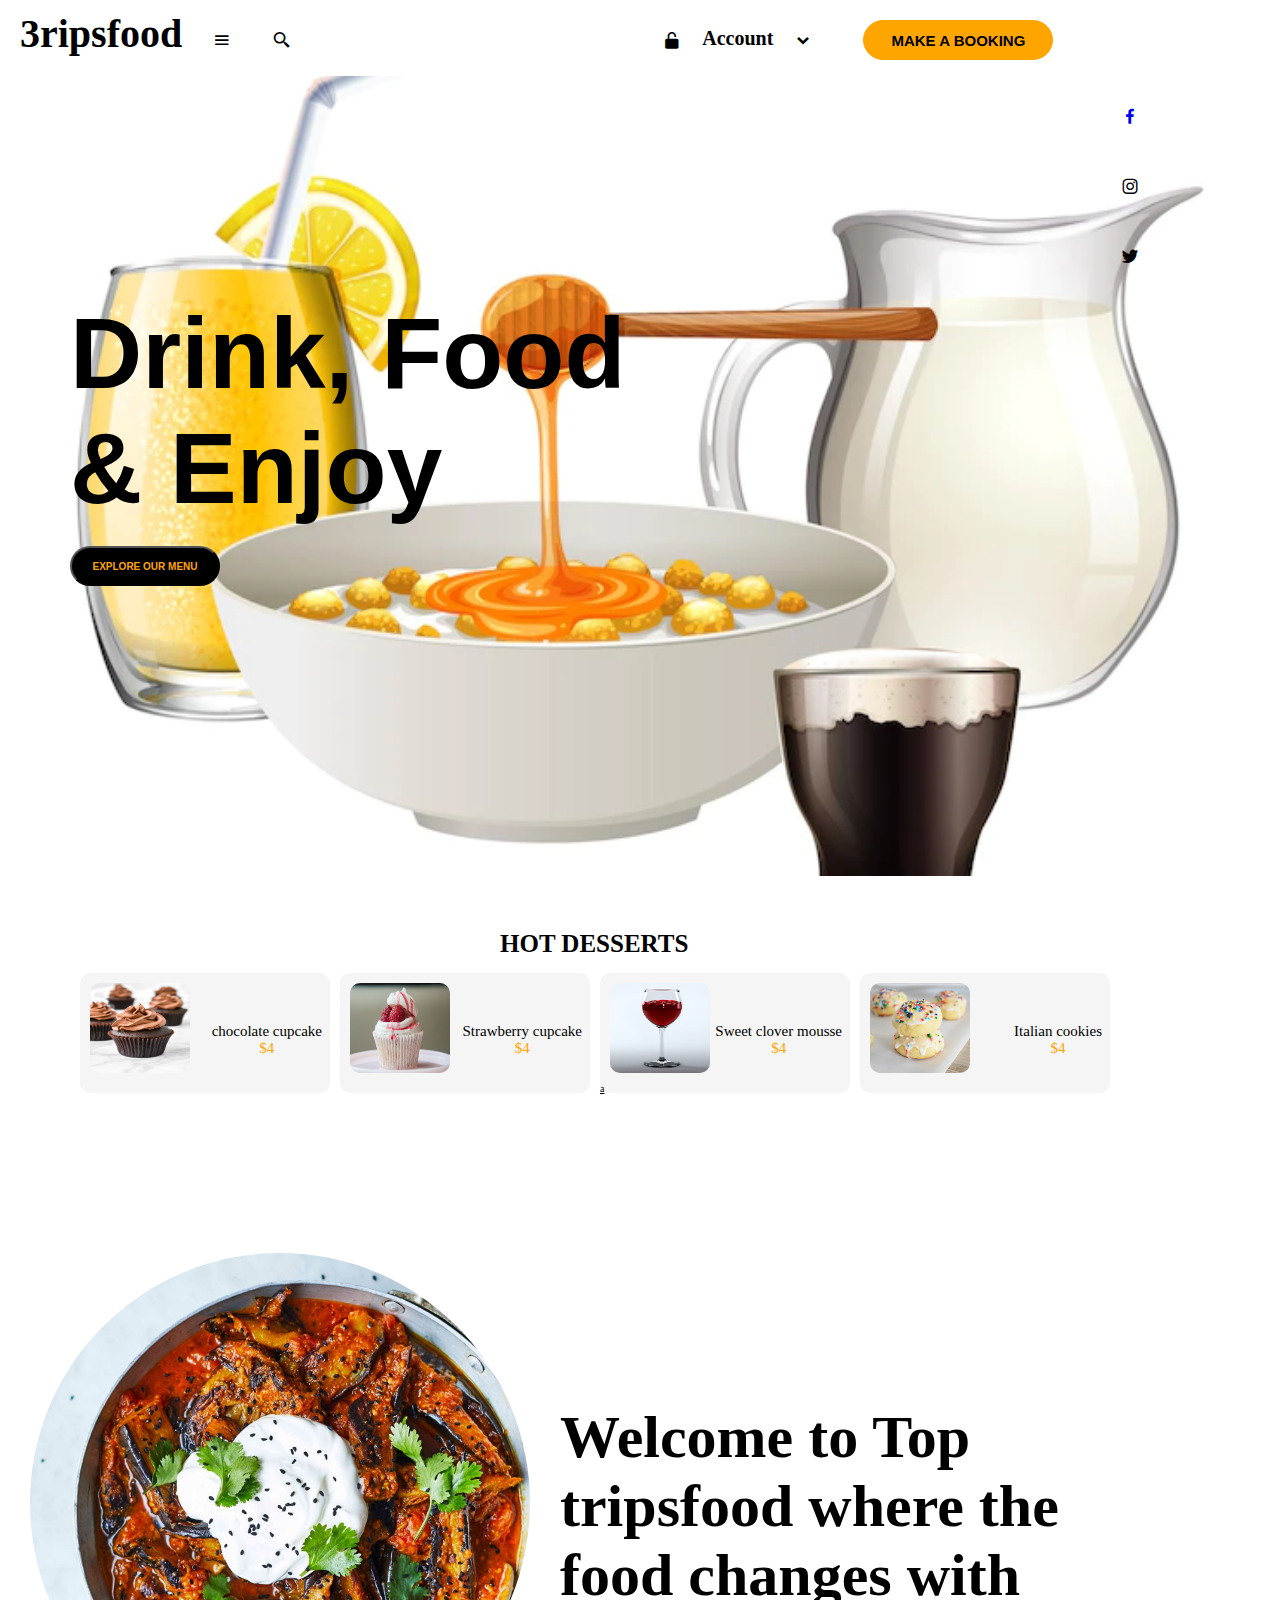
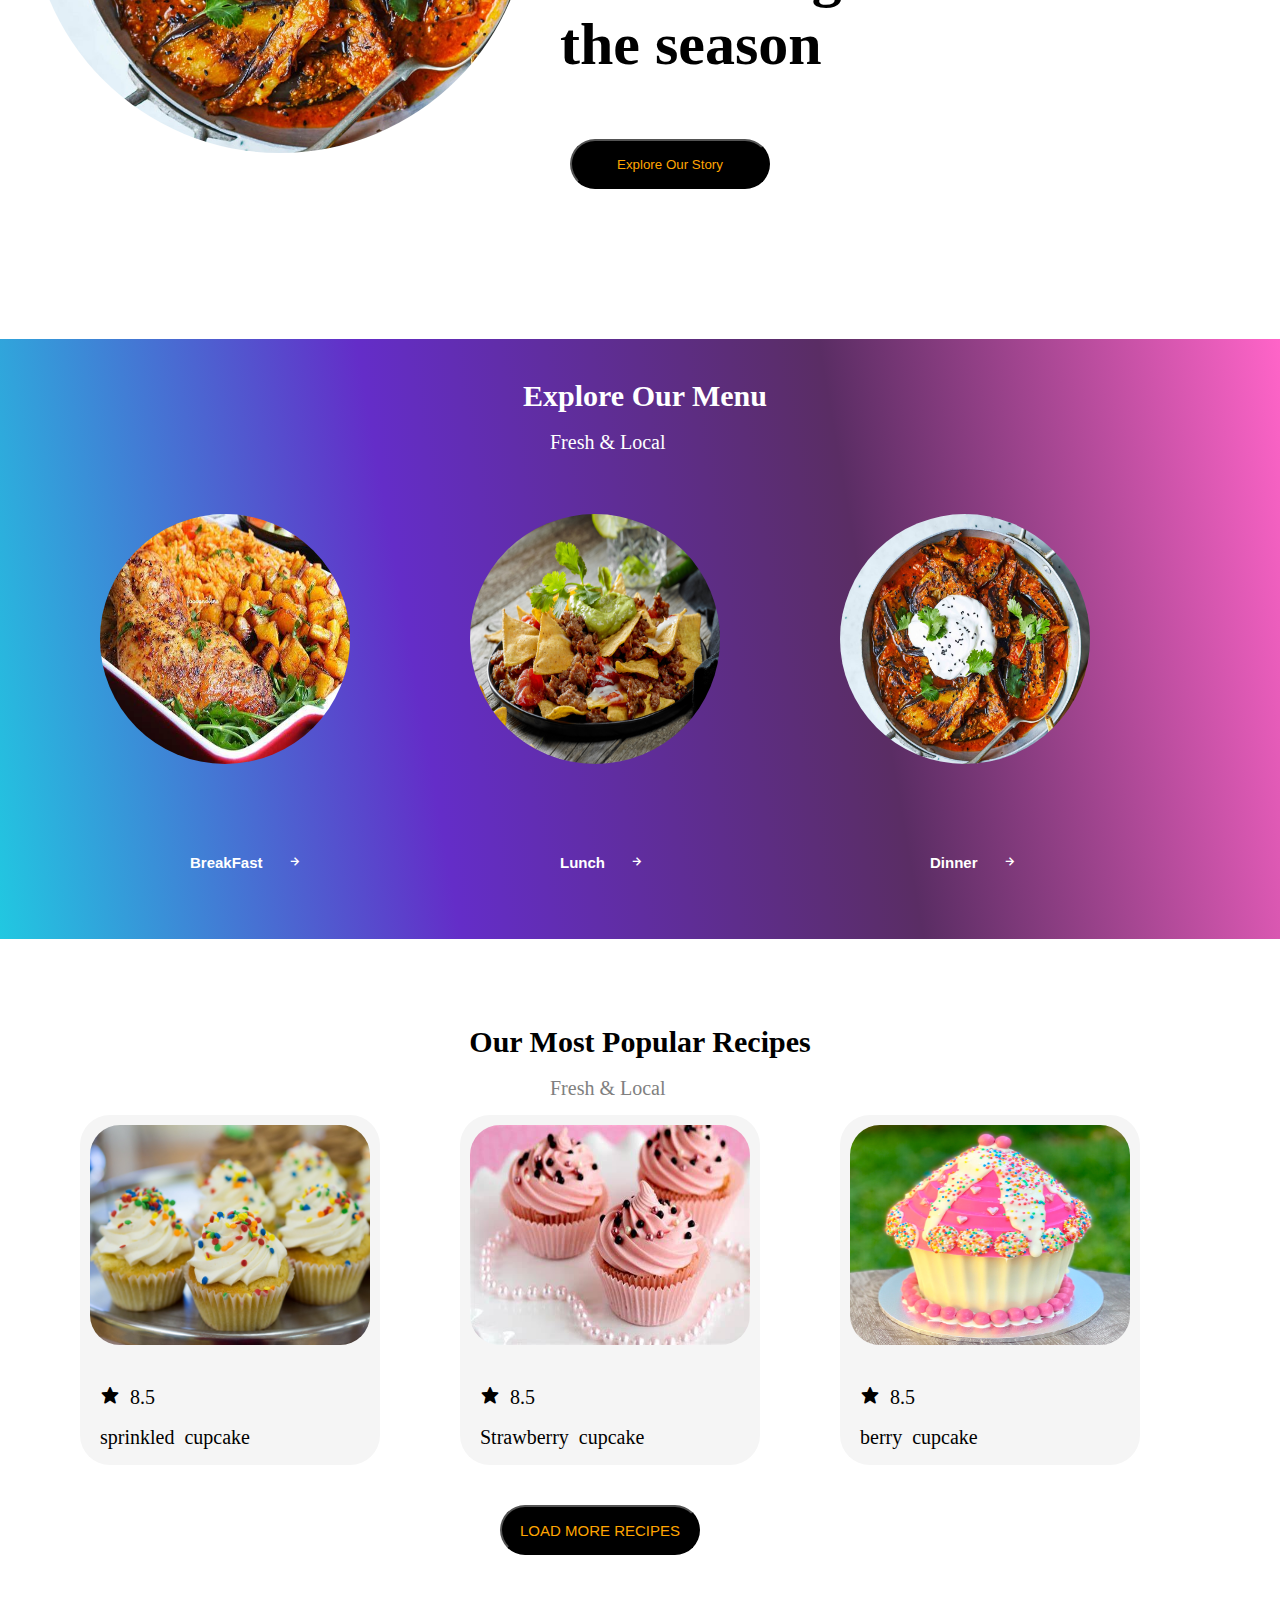
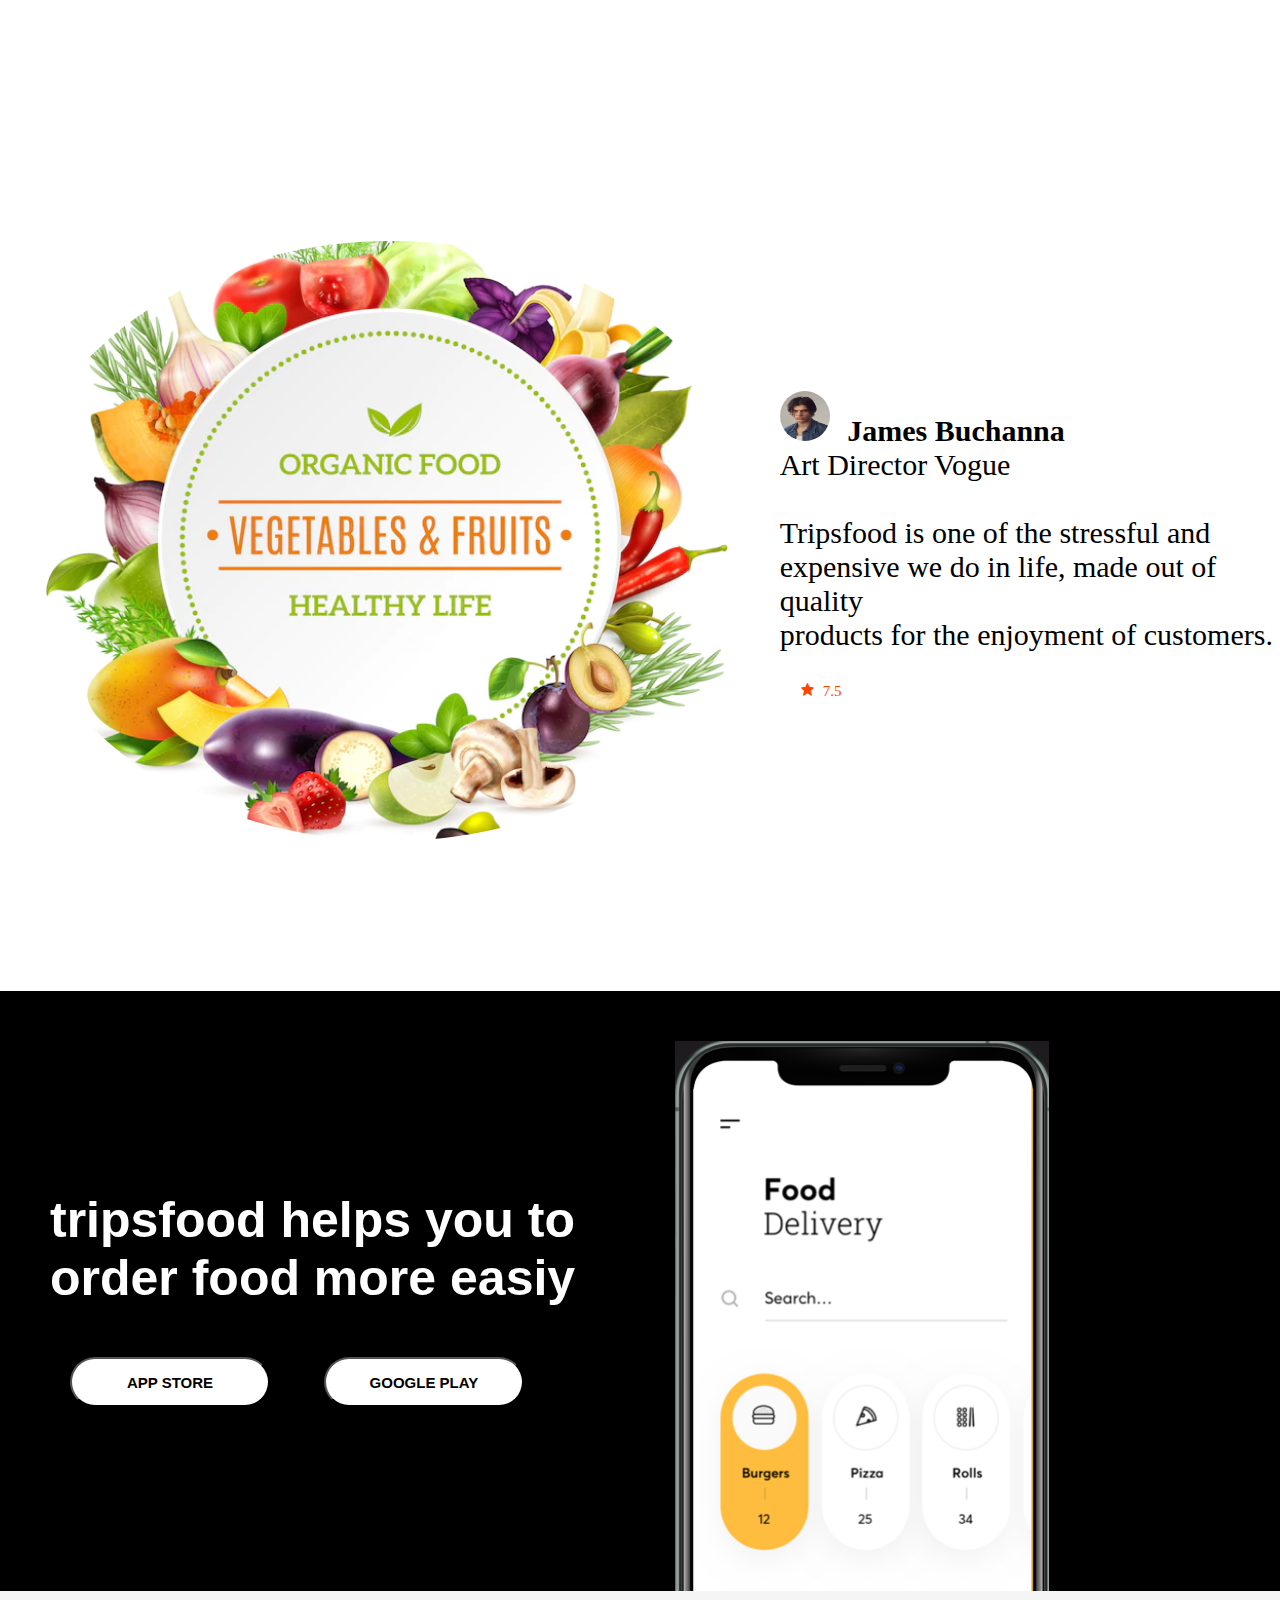
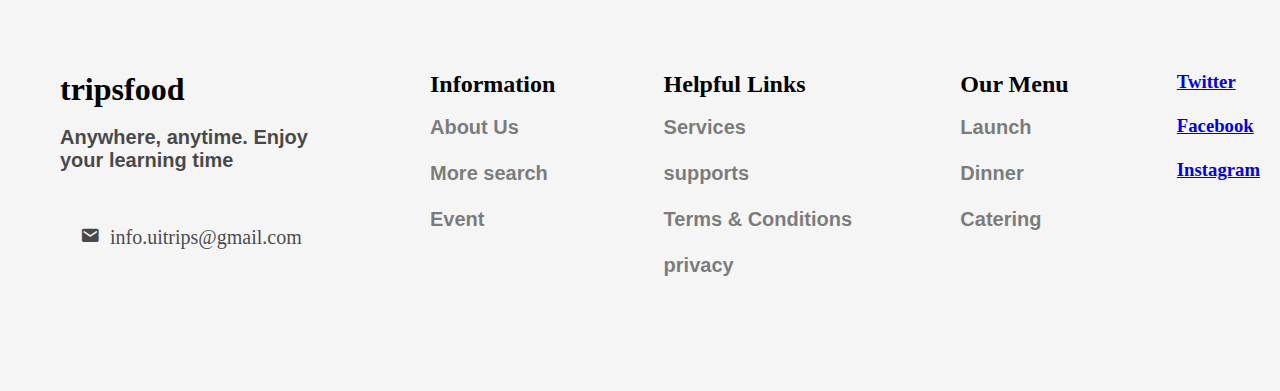
==== index.html @ 832f3cf6 "first commit" ====
<html lang="en">
<head>
    <meta charset="UTF-8">
    <meta http-equiv="X-UA-Compatible" content="IE=edge">
    <meta name="viewport" content="width=device-width, initial-scale=1.0">
    <link rel="stylesheet" href="styles.css">
    <link href='https://unpkg.com/boxicons@2.1.2/css/boxicons.min.css' rel='stylesheet'>
    <title>food</title>
</head>
<body>
    <nav class="navbar">
        <div class="container">
            <ul class="navul">
                <span class="navspan">3ripsfood</span>
               <a class="first2icon" href="registration form.html"> <i class='bx bx-menu'></i></a>
               <a class="first2icon" href="registration form.html"><i class='bx bx-search-alt-2' ></i></a> 
                <div class="lockicon">
                   <a href="registration form.html"><i class='bx bxs-lock-open-alt' ></i></a> 
                </div>
                <span class="navspan2">Account</span>
                <div class="arrowicon">
                  <a href="registration form.html"><i class='bx bxs-chevron-down' ></i></a>  
                </div>
               <a href="registration form.html"><button class="navbutton">MAKE A BOOKING </button> </a> 
            </ul>
        </div>
    </nav>
    <section class="firstsec">
        <div class="logo">
           <a href="registration form.html"><i class='bx bxl-facebook'></i></a> 
        </div>
        <div class="logo">
            <i class='bx bxl-instagram' ></i>
        </div>
        <div class="logo">
            <i class='bx bxl-twitter'></i>
        </div>
        <h1 class="firsth1">Drink, Food
            <br>
            & Enjoy
        </h1>
      <a href="registration form.html"><button class="firstsecbutton">EXPLORE OUR MENU</button></a>  
      
    </section>
    <section class="secondsec">
        <br>
        <br>
        <br>
        <span class="desserts">HOT DESSERTS</span>
        <br>
        <section class="boxes">
            <div class="container">
              <a class="hotdessertsbox" href="registration form.html">
                <div class="box">
                    <img src="dessert1.jpg" alt="chocolate ganache">
                    <p>chocolate cupcake
                        <br>
                        <span>$4</span>
                    </p>
                   
                </div>
              </a>  
              <a class="hotdessertsbox" href="registration form.html"><div class="box">
                <img src="dessert2.jpg" alt="cupcake">
                <p>Strawberry cupcake
                    <br>
                    <span>$4</span>
                </p>
                
            </div></a>  
              <a class="hotdessertsbox" href="registration form.html">
                <div class="box">
                    <img src="dessert3.jpg" alt="Drink">
                    <p>Sweet clover mousse
                        <br>
                        <span>$4</span>
                    </p>a
                    
                </div>
              </a>  
              <a class="hotdessertsbox" href="registration form.html">
                <div class="box">
                    <img src="dessert4.jpg" alt="cookies">
                    <p>Italian cookies
                        <br>
                        <span>$4</span>
                    </p>
                </div>
              </a>
            </div>
        </section>
    </section>
    
    <section class="thirdsec">
        <div class="boxes3">
            <div class="container">
                <div class="thirdsecimg">
        
                </div>
                <div class="thirdsectext">
                    
                    
                    <p>
                        Welcome to Top  <br>  tripsfood where the <br> food changes with <br> the season
                    </p>
                  <a href="registration form.html"> <button>Explore Our Story</button></a> 
                </div>
            </div>
        </div>
    </section>
    <br>
    <br>
    <section class="fourthsec">
          <h1>Explore Our Menu</h1>
          <br>
          <span>Fresh & Local</span>
          <div class="img">
            <div class="container">
                <div class="fourthsecimg">
                    <img src="breakfast.jpg" alt="">
                   <a href="registration form.html"><figcaption>BreakFast <i class='bx bx-right-arrow-alt'></i></figcaption></a> 
               </div>
               <div class="fourthsecimg">
                 <img src="launch.jpg" alt="">
                <a href="registration form.html"><figcaption>Lunch <i class='bx bx-right-arrow-alt'></i></figcaption></a> 
            </div>
            <div class="fourthsecimg">
             <img src="dinner.jpg" alt="">
            <a href="./registration form.html"><figcaption>Dinner <i class='bx bx-right-arrow-alt'></i></figcaption></a> 
            </div>
            </div>
          </div>
         
    </section>
    <br>
    <br>
    <section class="fifthsec">
        <h1>Our Most Popular Recipes</h1>
        <br>
        <span>Fresh & Local</span>
        <br>
        <div class="boxes2">
            <div class="container">
               <a href="./registration form.html">
                <div class="box">
                    <img src="popular-recipes1.jpg" alt="">
                    <i  class='bx bxs-star'>  8.5
                        <br>
                        <br>
                        sprinkled cupcake
                    </i> 
                </div>
               </a> 
              <a href="./registration form.html">
                <div class="box">
                    <img src="popular-recipes2.jpg" alt="">
                    <i class='bx bxs-star'>  8.5
                        <br>
                        <br>
                        Strawberry cupcake
                    </i> 
                    
                </div>
              </a>  
               <a href="./registration form.html">
                <div class="box">
                    <img src="popular-recipes 3.jpg" alt="">
                    <i class='bx bxs-star'>   8.5  
                        <br>
                        <br>
                        berry cupcake
                 </i>
                    
                </div>
               </a> 
            </div>
        </div>
       <a href="registration form.html"><button>LOAD MORE RECIPES</button></a> 
    </section>
    <br>
    <br>
    <section class="sixthsec">
        <div class="boxes6">
            <div class="container">
                <div class="sixthsecimg">
        
                </div>
                
                <div class="sixthsectext">
                    
                    
                    <p>
                        <img class="borderradiusimg" src="border-radius img.jpg" alt="">
                        <span>James Buchanna</span> 
                        <br>
                              Art Director Vogue
                        <br>
                        <br>
                        Tripsfood is one of the stressful and
                        <br>
                        expensive we do in life, made out of quality  
                        <br>
                         products for the enjoyment of customers.
                        <br>
                        <i class='bx bxs-star'> 7.5</i>
                    </p>
                    
                </div>
            </div>
        </div>
    </section>
    <section class="seventhsec">
        <div class="box7">
            <div class="container">
                <div class="boxes">
                    <br>
                    <br>
                    <p>
                        tripsfood helps you to
                        <br>
                         order food more easiy
                         <br>
                        <a href="#"><button>APP STORE</button></a> <a href="#"><button>GOOGLE PLAY</button></a>
                    </p>
                </div>
                <div class="boxes">
                    <img src="./edited food.png" alt="">
                </div>
               
              
            </div>
        </div>
    </section>
    <footer>
         <div class="footerboxes">
            <div class="container">
                <div class="footerboxes1">
                    <h1>tripsfood</h1>
                    <br>
                   <p>
                    Anywhere, anytime. Enjoy
                    <br>
                    your learning time
                    <br>
                    <br>
                    <i class='bx bxs-envelope'> info.uitrips@gmail.com</i>
                   </p>
                </div>
                <div class="footerboxes1">
                    <h2>Information</h2>
                    <br class="none">
                    <p>
                       <a href="#"> About Us</a>
                        <br>
                        <br>
                       <a href="#">More search</a> 
                        <br>
                        <br>
                       <a href="#"> Event</a>
                    </p>
                   
                </div>
                <div class="footerboxes1">
                    <h2>Helpful Links</h2>
                    <br>
                    <p>
                      <a href="#">Services</a>  
                        <br>
                        <br>
                       <a href="#">supports</a> 
                        <br>
                        <br>
                       <a href="#">Terms & Conditions</a> 
                        <br>
                        <br>
                       <a href="#">privacy</a> 
                    </p>
                </div>
                <div class="footerboxes1">
                    <h2>Our Menu</h2>
                    <br  class="none">
                    <p>
                      <a href="#">Launch</a>  
                        <br>
                        <br>
                      <a href="#">Dinner</a>  
                        <br>
                        <br>
                       <a href="#">Catering</a> 
                    </p>
                </div>
                <div class="footerboxes1">
                    <h3>
                        <a href="#">Twitter</a>
                        <br>
                        <br>
                        <a href="#">Facebook</a>
                        <br>
                        <br>
                        <a href="#">Instagram</a>
                    </h3>
                   
                </div>
            </div>
         </div>
    </footer>

</body>
</html>
---- styles.css ----
* {
    box-sizing: border-box;
    margin: 0px;
    padding: 0px;
}
body {
    background: white;
}
.navbar {
    height: 70px;
    width: 100%;
    background-color: white;
    margin-bottom: 6px;
}
.navul {
    list-style: none;
}
.navbar a {
    color: black;
    font-size: 16px;
    font-weight: bold;
    text-decoration: none;

}
.navbar .container {
    display: flex;
    justify-content: space-between;
    align-items: center;
    height: 100%;

}
.navbar ul {
    display: flex;
    
}
.navbar ul li {
    margin-left: 10px;
}
.firstsec {
    background-image: url(navimg.webp);
    background-repeat: no-repeat;
    background-position: center;
    background-size: cover;
    max-width: 100%;
    height: 800px;
    image-resolution: 100%
    ;
}
.navspan {
    padding: 10px;
    font-size: 40px;
    font-weight: bold;
    padding-left: 20px;
}
i {
    padding: 20px;
    padding-top: 30px;
    font-size: 20px;
    font-weight: bold;
}
.lockicon {
    padding-left: 300px;
    margin-left: 30px;
    font-size: 20px;
}
.navspan2 {
    padding: 20px;
    align-items: center;
    padding-top: 27px;
    padding-left: 0px;
    padding-right: 0px;
    margin-left: 0px;
    margin-right: 0px;
    font-size: 20px;
    font-weight: bold;
}
.arrowicon {
    padding: 0px;
    margin-left: 0px;
    padding-left: 0px;
    
    
}
.navbutton {
    background: orange;
    
    padding-right: 10px;
    padding-top: 10px;
    border-radius: 300px;
    padding-bottom: 10px;
    padding-right: 0px;
    margin-top: 20px;
    align-items: center;
    font-size: 15px;
    font-weight: bold;
    border: orange 1px solid;
    width: 190px;
    height: 40px;
    margin-left: 30px;
    
}
.navbutton:hover {
    background: gold;
    border: gold 1px solid;
}
.arrowicon2 {
    font-size: 90px;
}
.firsth1 {
    font-size: 100px;
    font-family: Impact, Haettenschweiler, 'Arial Narrow Bold', sans-serif;
    font-weight: 900;
    padding-left: 70px;
    padding-top: 10px;
}
.firstsecbutton {
    background: black;
    border-radius: 300px;
    color: orange;
    padding: 10px;
    margin-top: 20px;
    margin-left: 70px;
    height: 40px;
    font-size: 10px;
    font-weight: bold;
    width: 150px;
}
.firstsecbutton:hover {
    background: gold;
    border: 1px black solid;
    color: black;
    font-size: 10px;
    font-weight: bold;
}
.logo {
    display: flex;
    justify-content: flex-end;
    flex-direction: column;
    margin-left: 1100px;
    margin-top: 0px;
    padding-top: 0px;
}
.desserts {
        padding-left: 500px;
        font-size: 25px;
        font-weight: bold;
}
.boxes .container {
    display: flex;
    justify-content: flex-start;
    margin-left: 70px;
    overflow-x: scroll;
    margin-right: auto;
    
}
.boxes .container::-webkit-scrollbar {
    width: 5px;
    height: 8px;               /* width of the entire scrollbar */
  }
  
  .boxes .container::-webkit-scrollbar-track {
    background: white;        /* color of the tracking area */
  }
  
  .boxes .container::-webkit-scrollbar-thumb {
    background-color: whitesmoke;    /* color of the scroll thumb */
    border-radius: 20px;       /* roundness of the scroll thumb */
    border: 3px solid whitesmoke;  /* creates padding around scroll thumb */
  }
.box {
    width: 0px;
    height: 50px;
    background: whitesmoke;
    margin-top: 15px;
    border-radius: 10px;
    font-size: 10px;
    font-weight: lighter;
    height: 120px;
    width: 250px;
    margin-left: 10px;
    margin-bottom: 10px;
    margin-right: auto;

}
.box:hover {
    width: 260px;
    height: 120px;
    font-weight: bold;
    transition: 1s;
}
.hotdessertsbox {
    background: white;
}
.box img {
    height: 90px;
    width: 100px;
    margin-left: 10px;
    margin-top: 10px;
    margin-bottom: 10px;
    border-radius: 10px;
    
}
.boxes .container a {
    color: black;
}

.box p {
    float: right;
    padding-top: 50px;
    padding-right: 8px;
    text-align: center;
    font-size: 15px;


}
.box span {
    color: orange;
    
}

.thirdsectext p {
    text-align: left;
    font-size: 20px;
    font-weight: bold; 
    padding-left: 30px;
    padding-top: 200px;
}
.boxes3 .container {
    display: flex;
    justify-content: flex-start;
}

.thirdsecimg {
    background-image:url(thirdsecimg.jpg);
    background-position: left;
    background-repeat: no-repeat;
    background-size: cover;
    height: 500px;
    width: 500px;
    border-radius: 60%;
    margin-left: 30px;
    margin-top: 50px;
    
}

.thirdsec button {
    width: 200px;
    height: 50px;
    border-radius: 500px;
    background: black;
    color: orange;
    padding: 10px;
    float: right;
    margin-right: 300px;
    margin-top: 60px;
    margin-left: 40px;
}
.thirdsec button:hover {
    background: goldenrod;
    border: 1px black solid;
    color: black;
    font-size: 15px;
    font-weight: bold;
}
.thirdsec {
    background: white;
    height: 700px;
    margin-bottom: 0;
    margin-top: 100px;

}
.fourthsec h1 {
    font-size: 30px;
    font-weight: bold;
    text-align: center;
    padding-right: 140px;
    padding-top: 40px;
    padding-left: 150px;

}
.fourthsec a {
    color: white;
    font-size: 15px;
    text-decoration: none;
}
.fourthsec a:hover {
    opacity: 0.7;
} 
.fourthsec {
    margin-top: 0px;
    margin-left: 0px;
    height: 600px;
    background: linear-gradient( 800deg, rgb(33, 200, 225), rgb(100, 45, 200), rgb(90, 45, 100), rgb(255, 100, 200));
    color: white;
}
.thirdsectext p {
    font-size: 60px;
}
.fourthsec span {
    color: white;
    padding-left: 550px;
    font-size: 20px;
}
.fourthsecimg img {
    width: 250px;
    height: 250px;
    border-radius: 60%;
    display: flex;
    margin: 60px;
    
}
.fourthsec i {
    color: white;
    font-size: 15px;
}

.img .container {
    display: flex;
    justify-content: flex-start;
    margin-left: 40px;
}
figcaption {
    padding-left: 150px;
    font-size: 15px;
    font-weight: bold;
    font-family: Verdana, Geneva, Tahoma, sans-serif;
}
.fifthsec h1 {
    text-align: center;
    font-size: 30px;
    padding-right: 100px;
    padding-top: 50px;
    padding-left: 100px;
}
.fifthsec span {
    padding-left: 550px;
    color: gray;
    font-size: 20px;
}
.fifthsec {
    margin-top: 0px;
 
}
.boxes2 .container a {
    color: black;
    font-size: 12px;
    font-weight: bold;
}
.boxes2 .container a:hover {
    opacity: 0.7;
}
.fifthsec {
    background:  white;
}
.fifthsec p {
    padding-top: 50px;
    padding-right: 80px;
    font-size: 100%;
    font-weight: bold;
}
.boxes2 .container {
    display: flex;
    justify-content: flex-start;
}
.boxes2 .box {
    height: 350px;
    width: 300px;
    border-radius: 30px;
    margin-left: 80px;
}
.boxes2 .box img {
    height: 220px;
    width: 280px;
    border-radius: 30px;
}
.boxes2 span {
    color: black;
}
.fifthsec button {
    width: 200px;
    height: 50px;
    background: black;
    color: orange;
    font-size: 15px;
    font-weight: lighter;
    border-radius: 700px;
    margin-left: 500px;
    margin-top: 30px;
    padding: 10px;
}
.fifthsec button:hover {
    background: goldenrod;
    border: 1px black solid;
    color: black;
    font-size: 15px;
    font-weight: bold;
}
.sixthsectext p {
    text-align: left;
    font-size: 30px;
    font-weight: bold; 
    padding-left: 10px;
    padding-top: 300px; 
}
.boxes6 .container {
    display: flex;
    justify-content: flex-start;
}

.sixthsecimg {
    background-image:url(organic\ food.webp);
    background-position: left;
    background-repeat: no-repeat;
    background-size: cover;
    height: 600px;
    width: 800px;
    border-radius: 60%;
    margin-left: 10px;
    margin-top: 150px;
    
}


.sixthsec {
    background: white;
    height: 700px;
    margin-bottom: 0;
    margin-top: 100px;

}
.sixthsectext span {
    
    font-size: 30px;
    font-weight: bold;
}
.sixthsec p {
    font-weight: lighter;
}
.sixthsectext i {
    color: orangered;
    font-size: 15px;
}
.borderradiusimg {
    width: 50px;
    height: 50px;
    border-radius: 50%;
    margin-right: 10px;
    margin-left: 0px;
}
.seventhsec {
    background: black;
    height: 600px;
    width: 100%;
    margin-top: 200px;
}
.box7 button {
    width: 200px;
    height: 50px;
    background: white;
    border-radius: 500px;
    color: black;
    font-size: 15px;
    font-family: 'Segoe UI', Tahoma, Geneva, Verdana, sans-serif;
    font-weight: 900;
    margin: 20px;
    margin-top: 50px;
}
.box7 button:hover {
    background: gainsboro;
    color: black;
   
}
.box7 .container {
    display: flex;
    justify-content: flex-start;
}

.box7 .container p {
    color: white;
    font-family: 'Segoe UI', Tahoma, Geneva, Verdana, sans-serif;
    font-size: 50px;
    font-weight: bold;
    padding-top: 200px;  
    padding-left: 50px;  
}
.box7 .container .boxes {
    display: flex;
    justify-content: flex-start;
}
.box7 .container img {
    margin-left: 100px;
    margin-top: 50px;
    height: 550px;
}
footer {
    width: 100%;
    height: 400px;
    background: whitesmoke;
}
.footerboxes .container {
    display: flex;
    justify-content: space-between;
    margin-left: 60px;
    margin-top: 0;
    padding-top: 80px;
    padding-right: 20px;
}
.footerboxes1 p {
    font-size: 20px;
    font-weight: bold;
    font-family: 'Segoe UI', Tahoma, Geneva, Verdana, sans-serif;
    opacity: 0.7;
}
.footerboxes1 p a {
    color: black;
    opacity: 0.7;
    text-decoration: none;
}
.footerboxes1 p a:hover {
       color: purple;
       text-decoration: underline;
}
@media(max-width: 768px) {
    .boxes .container {
        display: grid;
        grid-template-columns: repeat(2, 1fr);
        grid-template-rows: 2, 2fr;
        margin-left: 30px;
        margin-right: 500px;

    }
    body {
        overflow-x: hidden;
    }
    .navbutton {
        margin-left: 0;
    }
    .navspan2 {
        padding-left: 5px;
        margin-left: 0;
    }
    .arrowicon {
        padding-left: 2px;
    }
    .arrowicon2 {
        padding-left: 5px;
    }
    .lockicon {
        padding-left: 5px;
    }
    .navspan {
        padding-left: 10px;
    }
    
    .thirdsec .boxes3 .container {
        display: grid;
        grid-template-columns: 1, 1fr;

    }
    .thirdsec .boxes3 .container .thirdsectext p {
        font-size: 30px;
        font-weight: bold;
        padding-top: 20px;
        padding-left: 250px;
        
    }
    .thirdsecimg {
        width: 300px;
        height: 300px;
        margin-left: 200px;
    }
    .thirdsec .thirdsectext a button {
        margin-left: 250px;
    }
    .fourthsec .container {
        margin-left: 10px;
       
    }
    
    .fourthsec img {
        width: 150px;
        height: 150px;
        display: flex;
        flex-direction: row;
    }
    .fourthsec span {
        padding-left: 300px;
    }
    .fourthsec h1 {
        padding-left: 120px;
    }
    .fourthsec {
        height: 450px;
    }
    .fourthsec figcaption {
        padding-left: 100px;
    }
    .fifthsec .container {
        display: block;
        margin-left: 100px;
    }
    .fifthsec button {
        margin-left: 270px;
    }
    .fifthsec span {
        padding-left: 300px;
    }
    .fifthsec h1 {
        padding-left: 120px;
    }
    .sixthsec .container {
        display: block;
    }
    .sixthsecimg {
        width: 400px;
        height: 400px;
        margin-left: 150px;
    }
    .sixthsec p {
    padding-top: 10px;
    padding-left: 100px;
    font-weight: lighter;
    }
    .seventhsec img {
        display: none;
    }
    .box7 .container .boxes p {
        padding-left: 90px;
    }
    .footerboxes .container .footerboxes1 {
        display: grid;
        grid-template-columns: 1, 1fr;
    }
    .footerboxes .container .footerboxes1 h2 {
        font-size: 20px;
        font-weight: bold;
        padding: 20px;
        padding-bottom: 0px;
        padding-left: 5px;
    }
    .footerboxes .container .footerboxes1 a {
        font-size: 15px;
    }
    .footerboxes .container .footerboxes1 h3 {
        padding-top: 100px;
        font-size: 15px;
    }
    .none {
        display: none;
    }
}
@media(max-width: 300px) {
    .navbutton {
        font-size: 10px;
        padding: 2px;
        width: 100px;
        height: 20px;
    }
 

}
@media(max-width: 480px) {
    .boxes .container {
        display: grid;
        grid-template-columns: repeat(1, 1fr);
        grid-template-rows: 2, 2fr;
        margin-left: 30px;
        margin-right: 500px;

    }
    .navspan {
        display: none;
    }
    .navbutton {
        width: 100px;
        font-size: 10px;
        margin-left: 0px;
        margin-right: 5px;
    }
    .navspan2 {
        padding-left: 10px;
    }
    .navbar i {
        padding-left: 15px;
    }
    .desserts {
        padding-left: 100px;
    }
    .thirdsecimg {
        width: 300px;
        height: 300px;
        margin-left: 30px;
    }
    .thirdsec .boxes3 .container .thirdsectext p {
        padding-left: 0px;
        padding-right: 50px;
        padding-left: 60px;
    }
    .thirdsec .thirdsectext a button {
        margin-left: 60px;
    }
    .img .container .fourthsecimg {
        display: block;
        margin-left: 0px;
        width: 120px;
        height: 100px;

    }
    .fourthsecimg figcaption {
        padding-left: 70px;
    }
    .img .container {
        margin-left: 0px;
    }
    .fourthsec span {
        padding-left: 170px;
    }
    .fifthsec .container {
        display: block;
        margin-left: 0px;
        overflow: hidden;
    } 
    .fifthsec span {
        padding-left: 190px;
    }
    .fifthsec button {
        margin-left: 170px;
    }
    .sixthsecimg {
        width: 400px;
        height: 400px;
        margin-left: 30px;
    }
    .sixthsectext {
        padding-left: 0px;
        padding-right: 10px;
    }
    .seventhsec .box7 .container .boxes p {
        font-weight: bold;
        font-size: 35px;
        padding-left: 40px;
        padding-top: 100px;
    }
    .seventhsec button {
        margin-left: 80px;
    }
    .seventhsec {
        height: 450px;
    }
    footer .container {
        display: flex;
        flex-wrap: wrap;
    }
    body {
        overflow-x: hidden;
    }
    footer {
        height: 700px;
    }
    .fifthsec {
        margin-left: 0px;
       
    }

   

}
@media screen and (max-width: 480px) {
    .boxes .container {
        display: grid;
        grid-template-columns: repeat(1, 1fr);
        grid-template-rows: 2, 2fr;
        margin-left: 30px;
        margin-right: 500px;

    }
    .navspan {
        display: none;
    }
    .navbutton {
        width: 100px;
        font-size: 10px;
        margin-left: 0px;
        margin-right: 5px;
    }
    .navspan2 {
        padding-left: 10px;
    }
    .navbar i {
        padding-left: 15px;
    }
    .desserts {
        padding-left: 100px;
    }
    .thirdsecimg {
        width: 300px;
        height: 300px;
        margin-left: 30px;
    }
    .thirdsec .boxes3 .container .thirdsectext p {
        padding-left: 0px;
        padding-right: 50px;
        padding-left: 60px;
    }
    .thirdsec .thirdsectext a button {
        margin-left: 60px;
    }
    .img .container .fourthsecimg {
        display: block;
        margin-left: 0px;
        width: 120px;
        height: 100px;

    }
    .fourthsecimg figcaption {
        padding-left: 70px;
    }
    .img .container {
        margin-left: 0px;
    }
    .fourthsec span {
        padding-left: 170px;
    }
    .fifthsec .container {
        display: block;
        margin-left: 0px;
        overflow: hidden;
    } 
    .fifthsec span {
        padding-left: 190px;
    }
    .fifthsec button {
        margin-left: 170px;
    }
    .sixthsecimg {
        width: 400px;
        height: 400px;
        margin-left: 30px;
    }
    .sixthsectext {
        padding-left: 0px;
        padding-right: 10px;
    }
    .seventhsec .box7 .container .boxes p {
        font-weight: bold;
        font-size: 35px;
        padding-left: 40px;
        padding-top: 100px;
    }
    .seventhsec button {
        margin-left: 80px;
    }
    .seventhsec {
        height: 450px;
    }
    footer .container {
        display: flex;
        flex-wrap: wrap;
    }
    body {
        overflow-x: hidden;
    }
    footer {
        height: 700px;
    }
    .fifthsec {
        margin-left: 0px;
       
    }

   

}
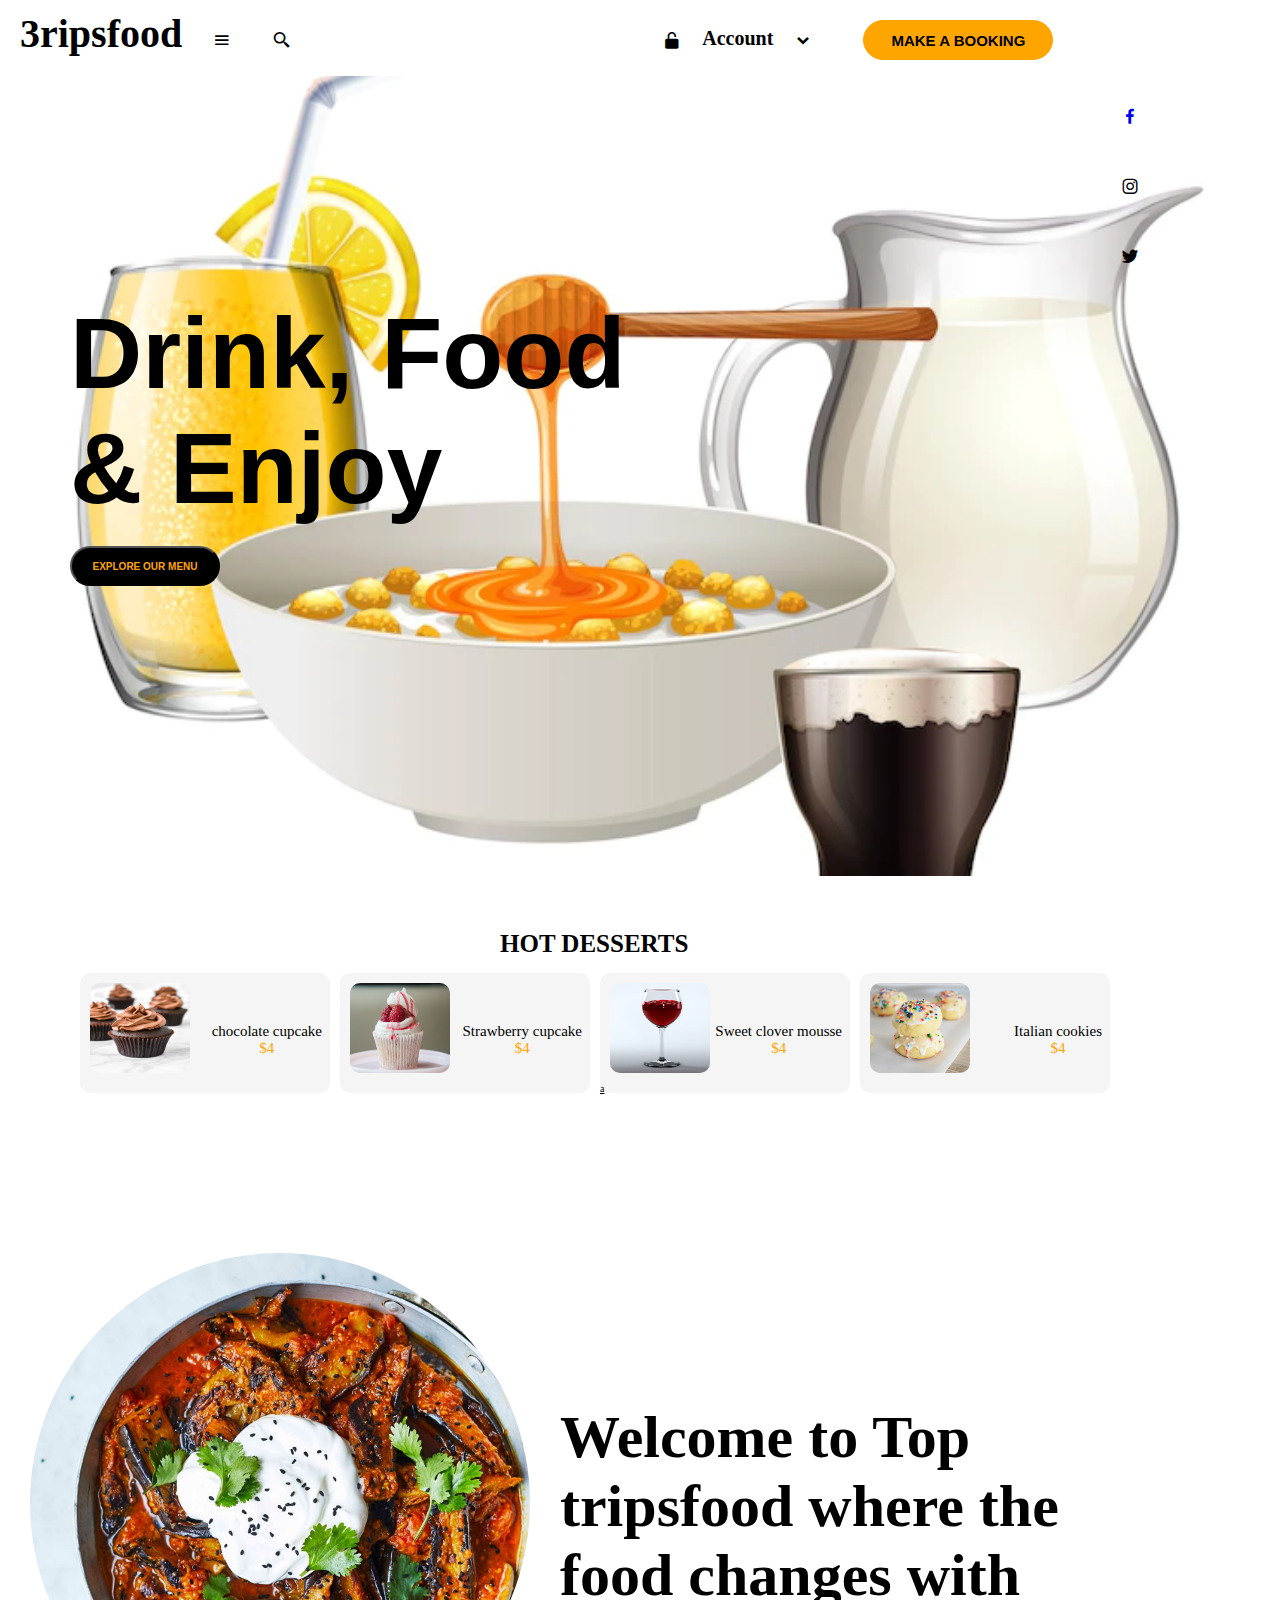
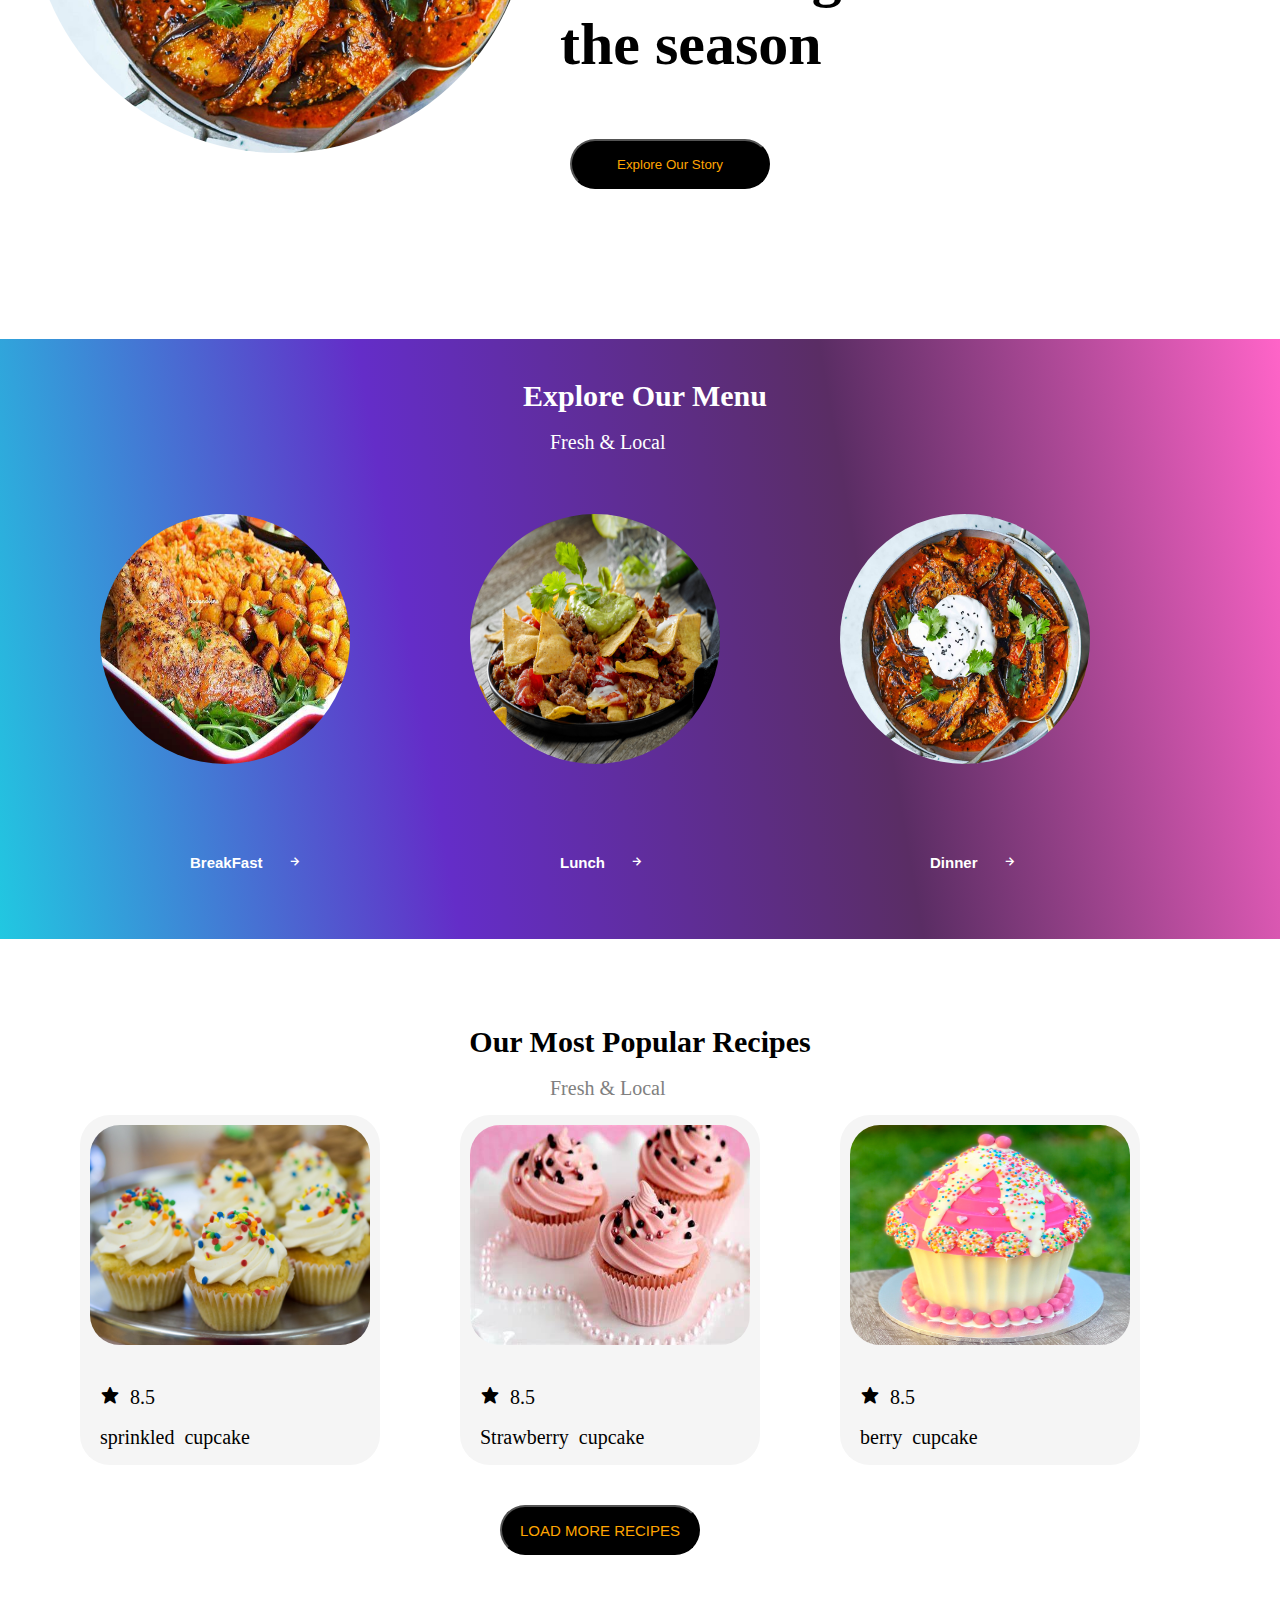
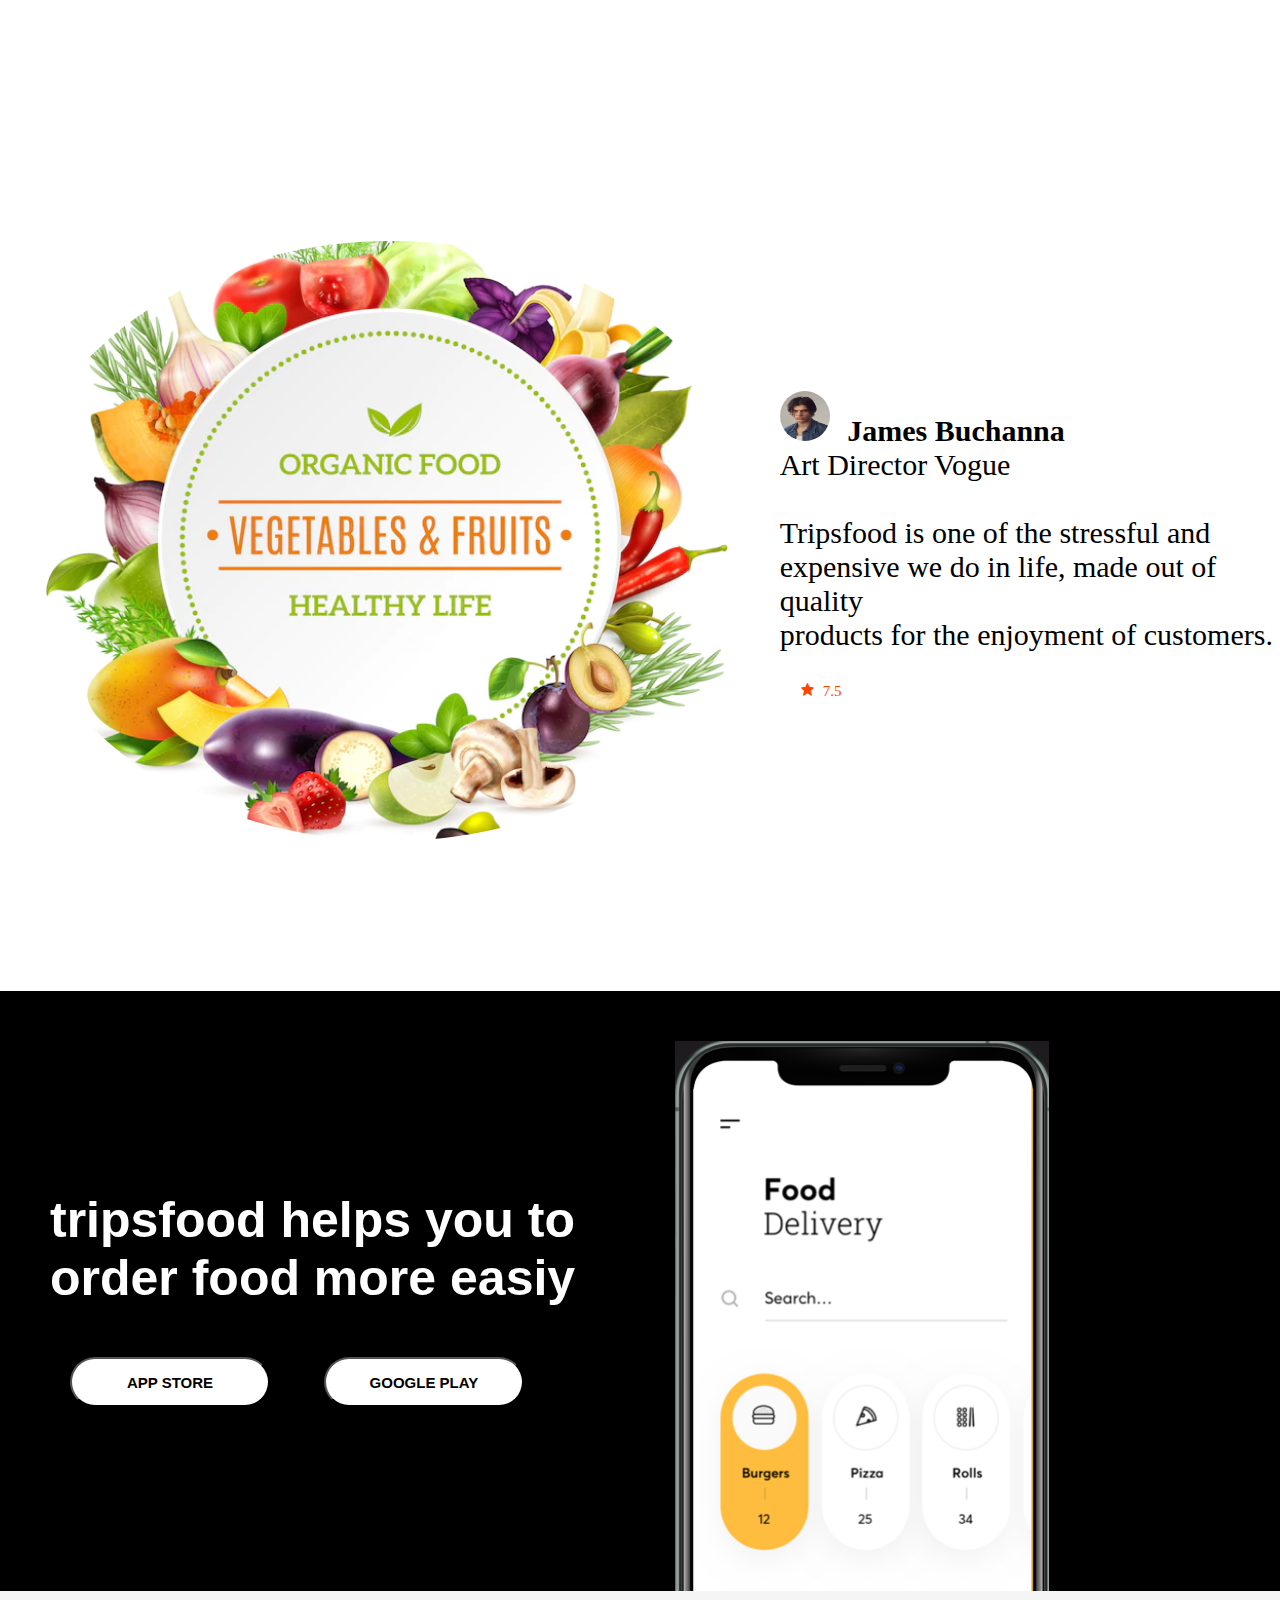
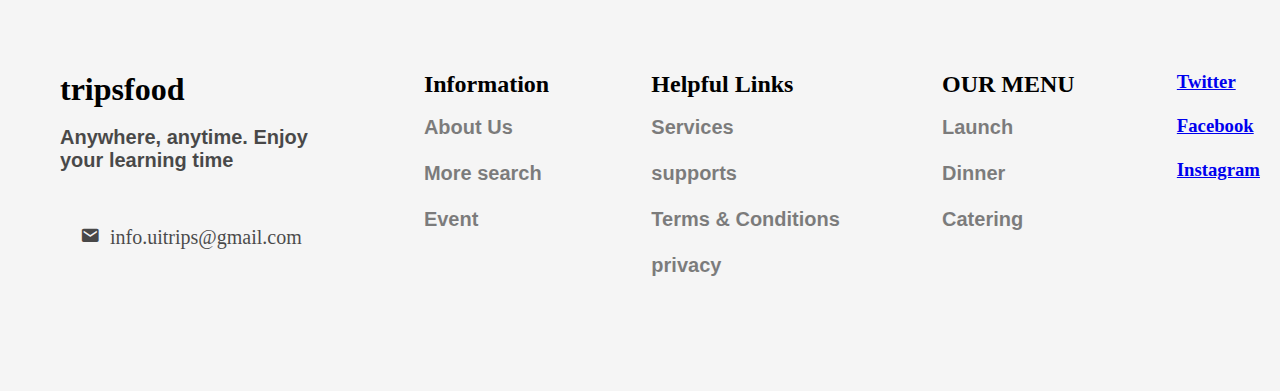
==== commit 0f3913f0: "second commit" ====
--- a/index.html
+++ b/index.html
@@ -277,7 +277,7 @@
                     </p>
                 </div>
                 <div class="footerboxes1">
-                    <h2>Our Menu</h2>
+                    <h2>OUR MENU</h2>
                     <br  class="none">
                     <p>
                       <a href="#">Launch</a>  
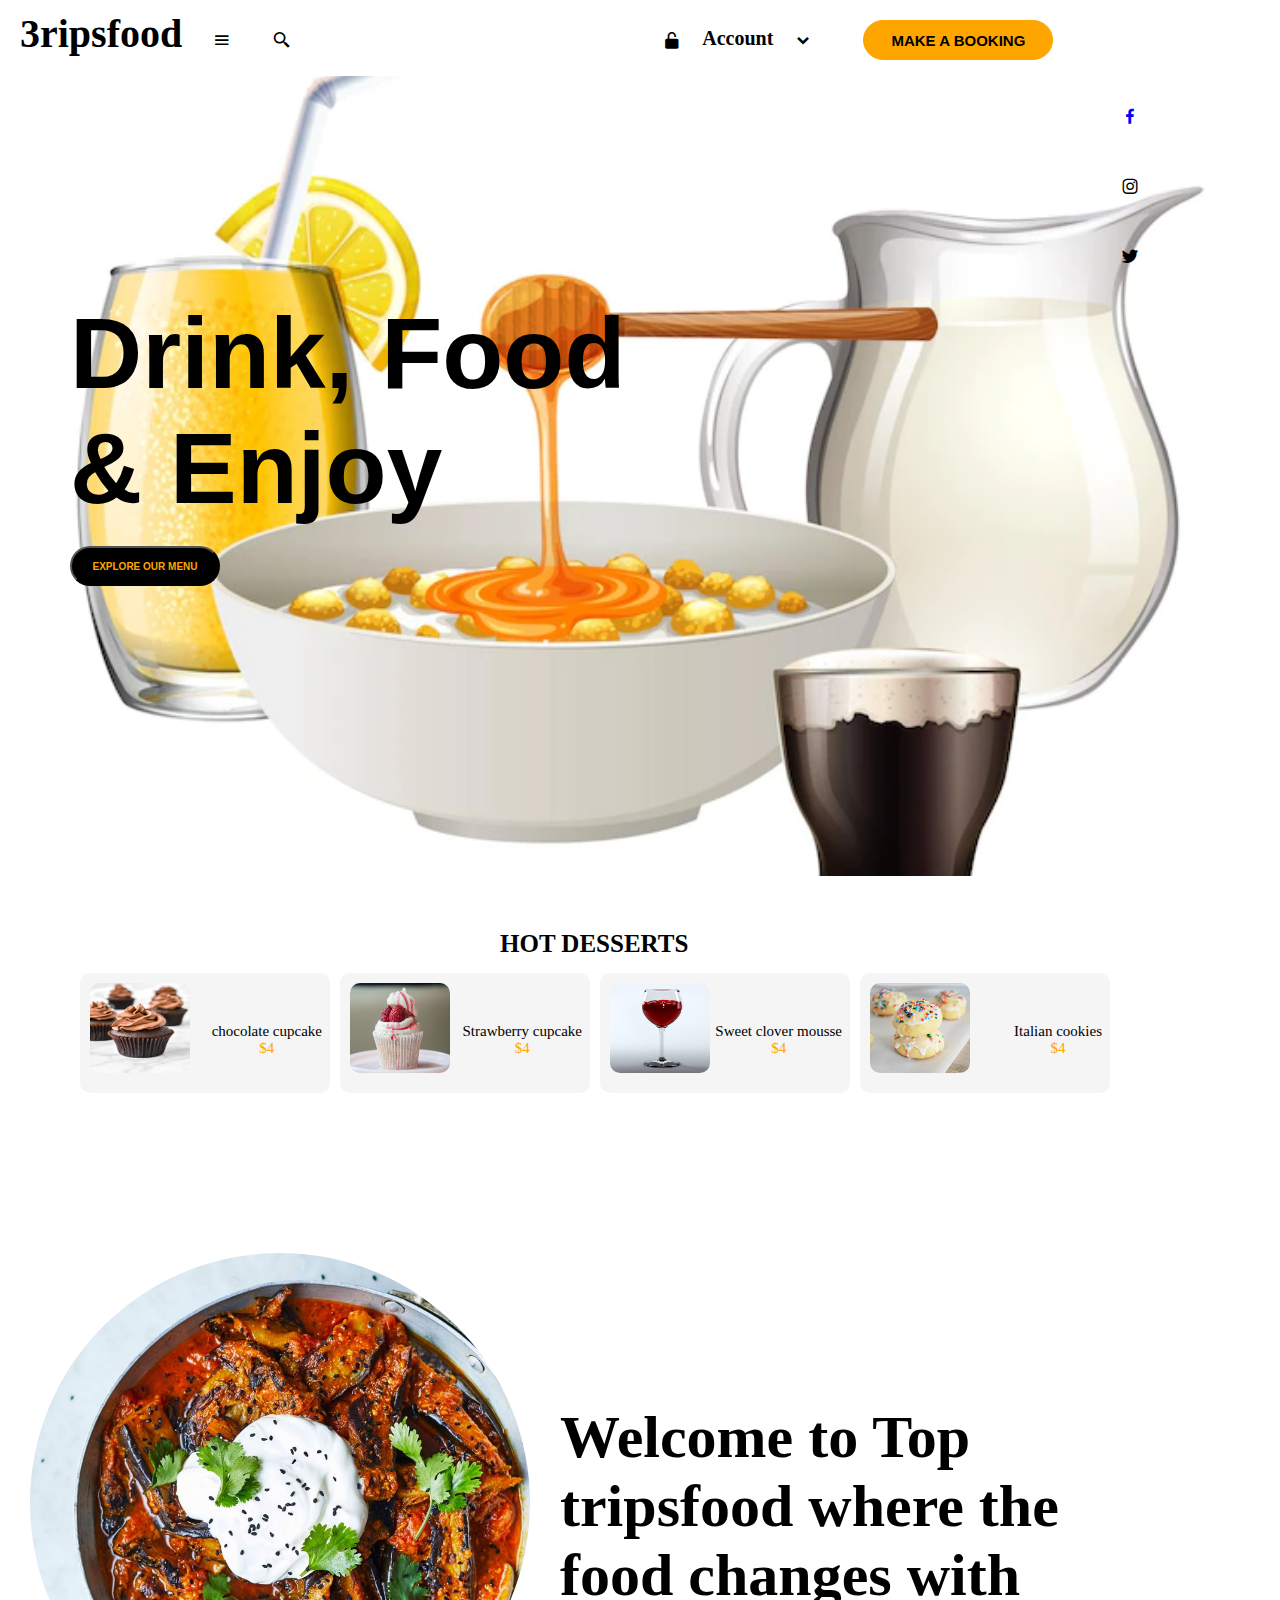
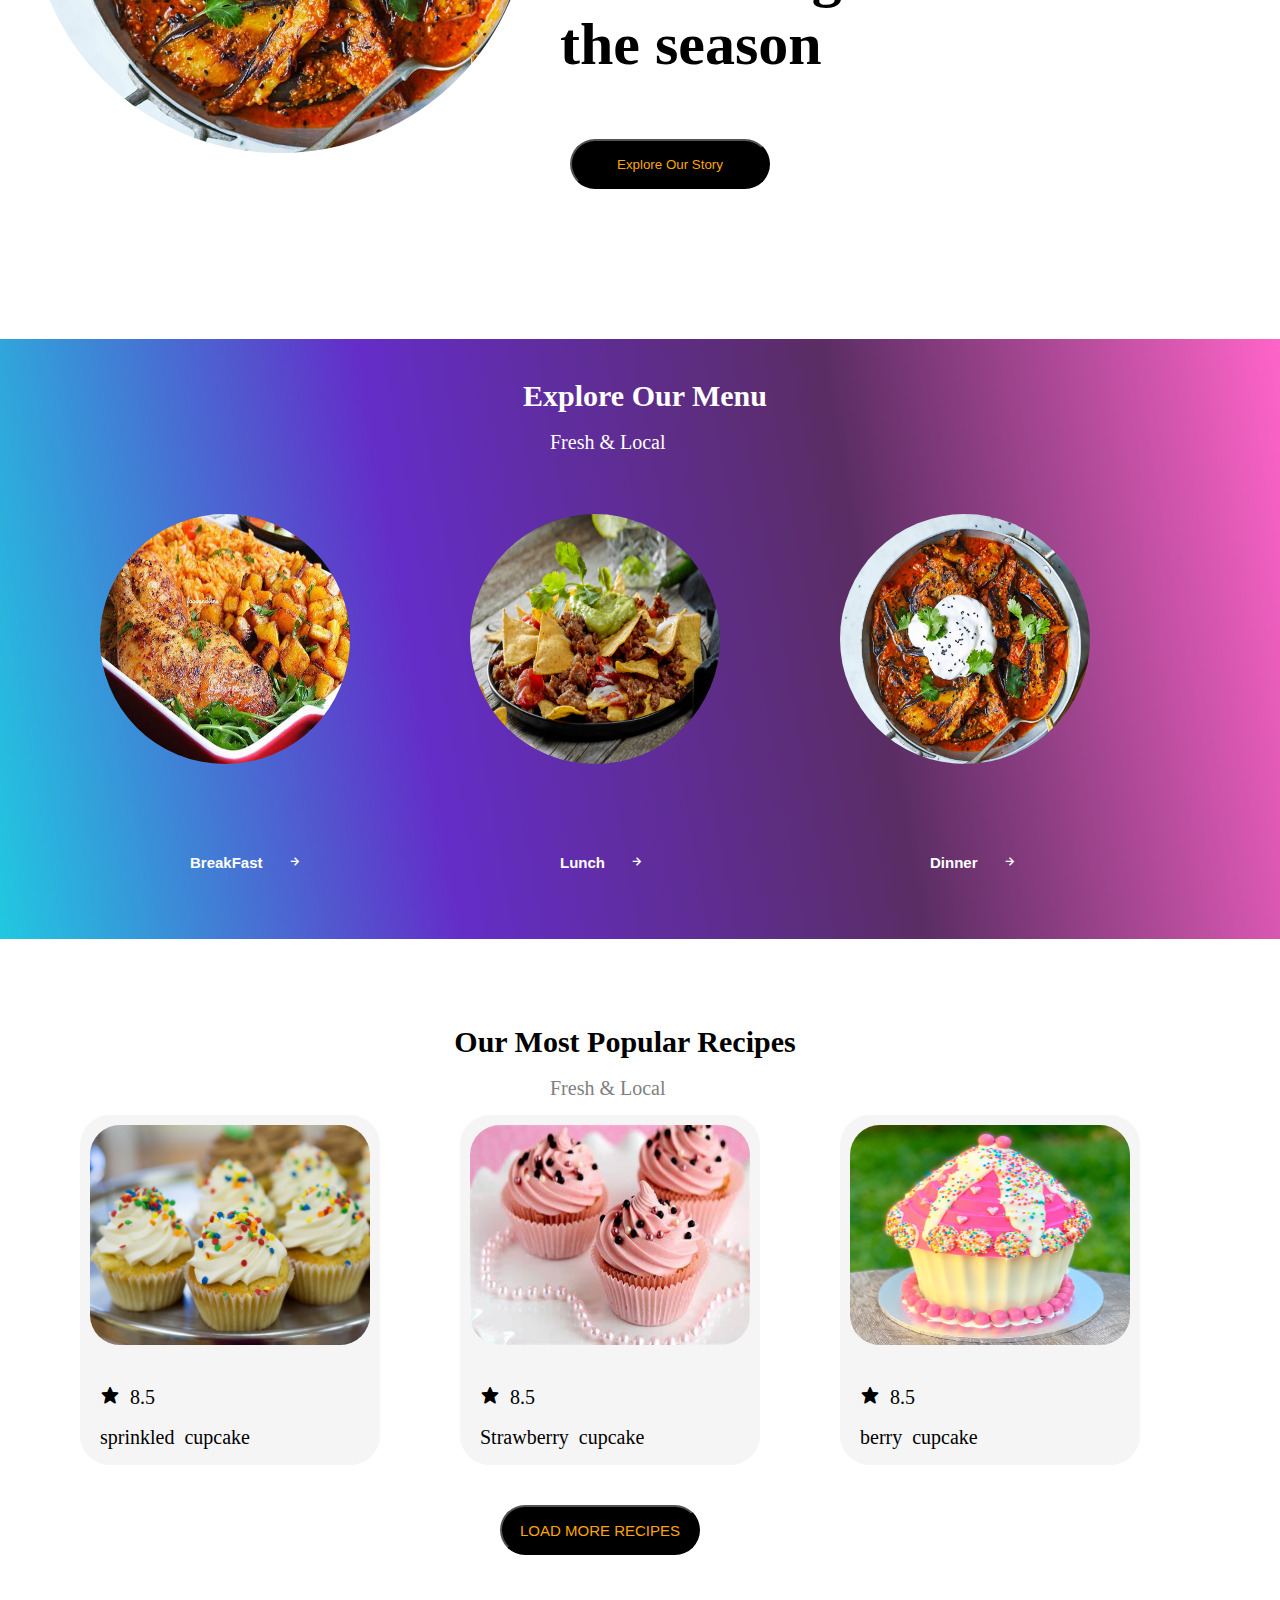
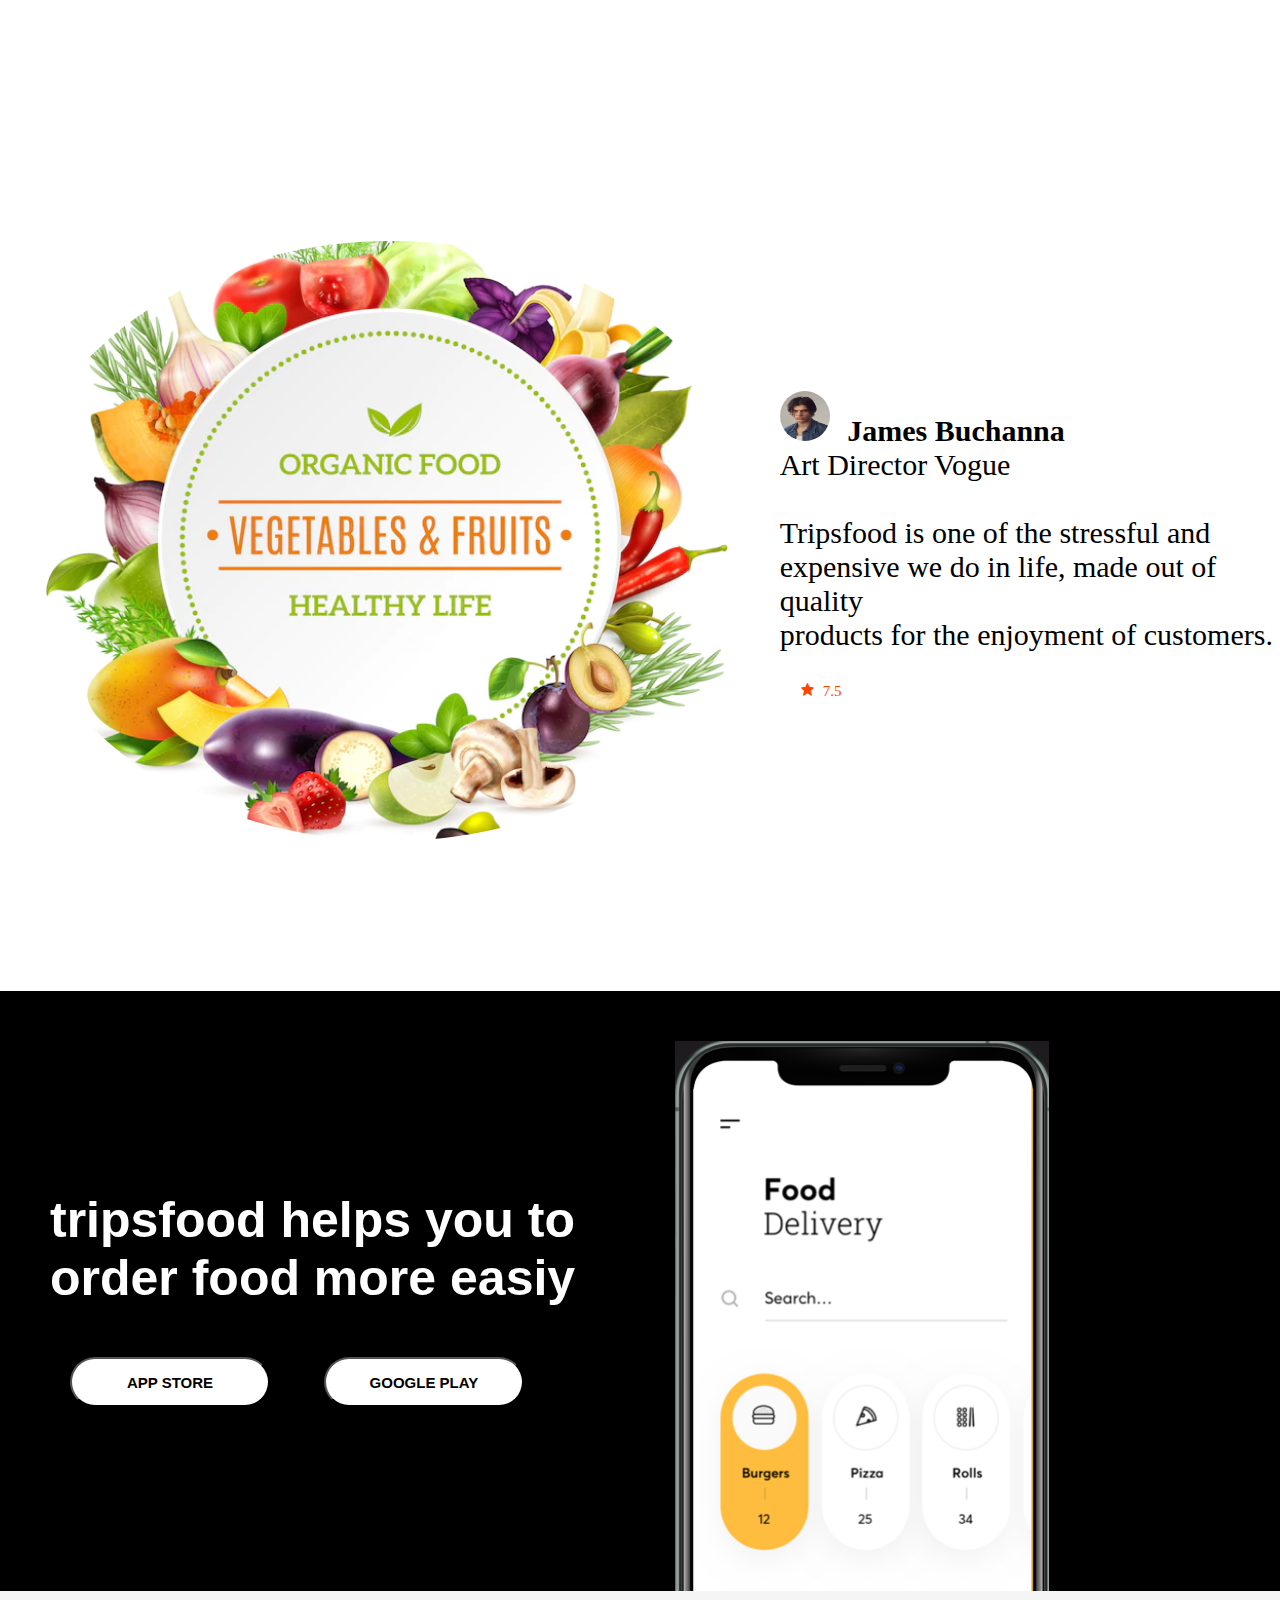
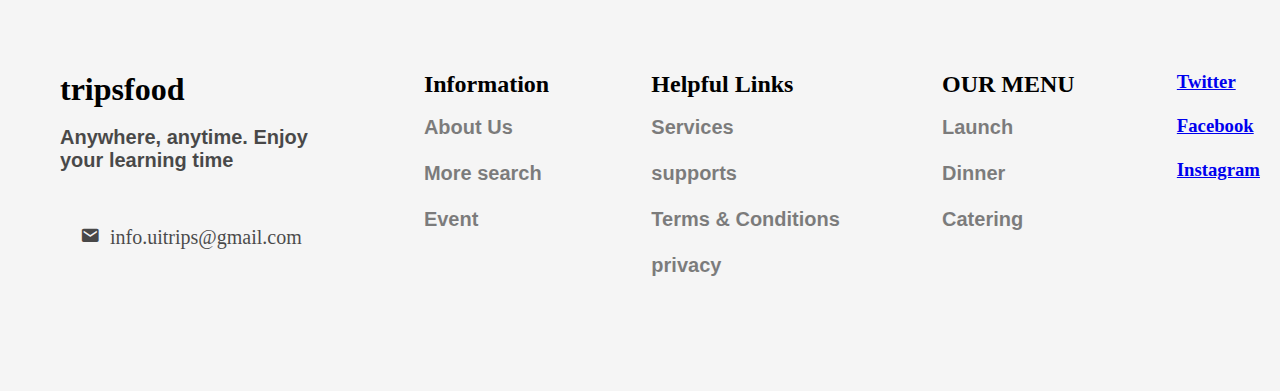
==== commit 86dfe64d: "modified padding" ====
--- a/index.html
+++ b/index.html
@@ -74,7 +74,7 @@
                     <p>Sweet clover mousse
                         <br>
                         <span>$4</span>
-                    </p>a
+                    </p>
                     
                 </div>
               </a>  
--- a/styles.css
+++ b/styles.css
@@ -330,7 +330,7 @@
     font-size: 30px;
     padding-right: 100px;
     padding-top: 50px;
-    padding-left: 100px;
+    padding-left: 70px;
 }
 .fifthsec span {
     padding-left: 550px;
